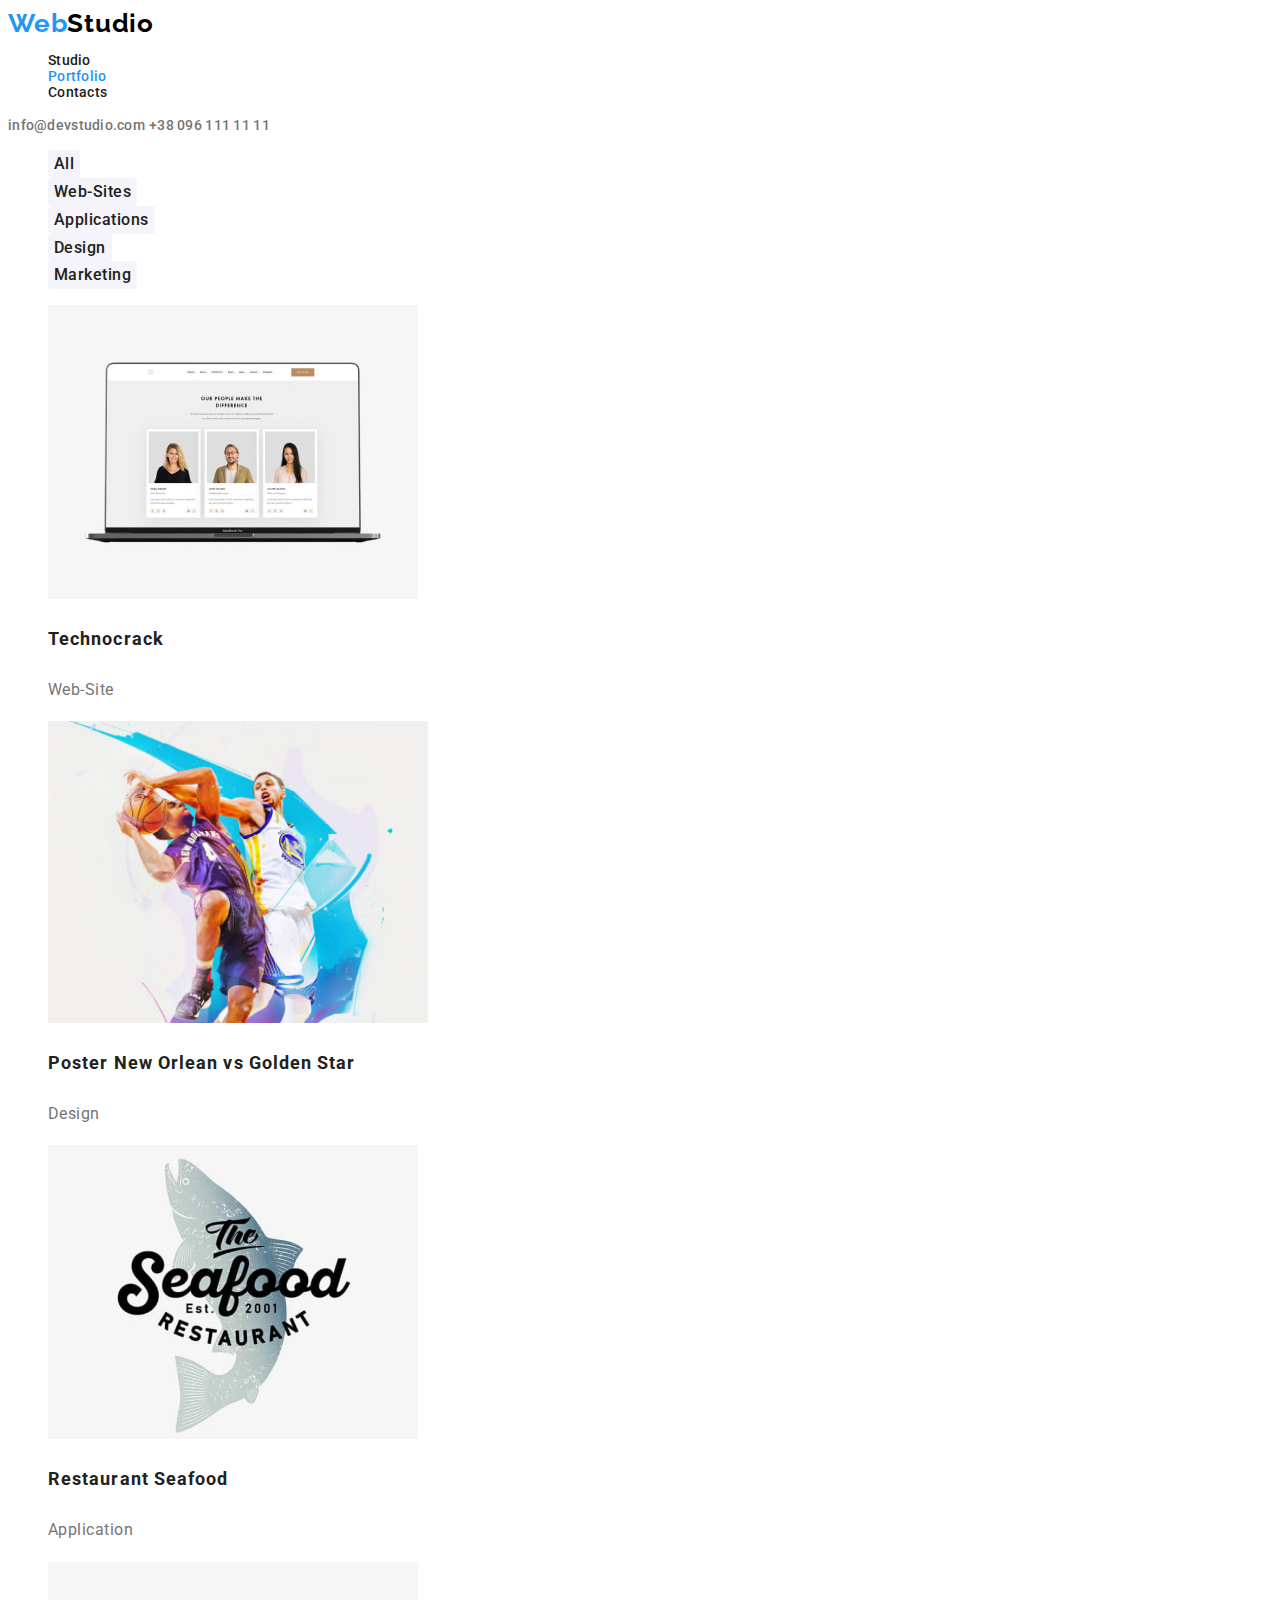
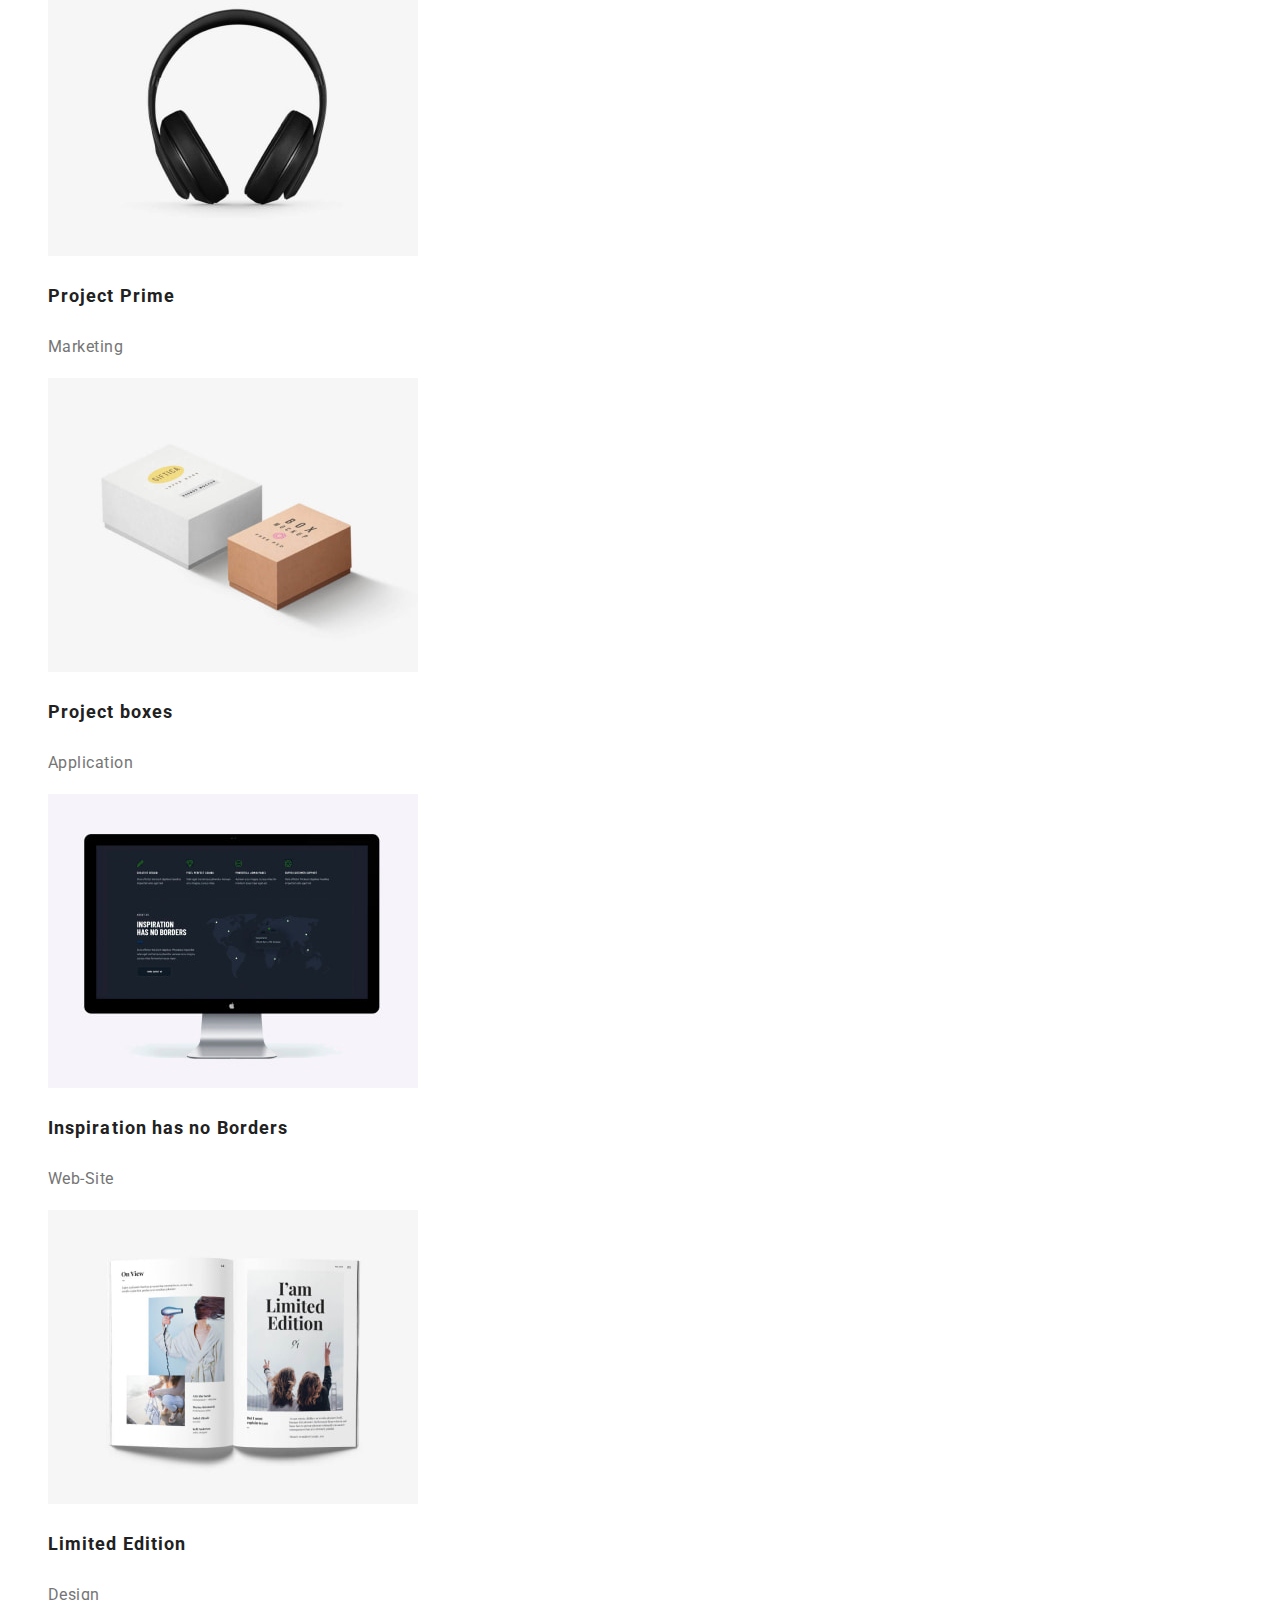
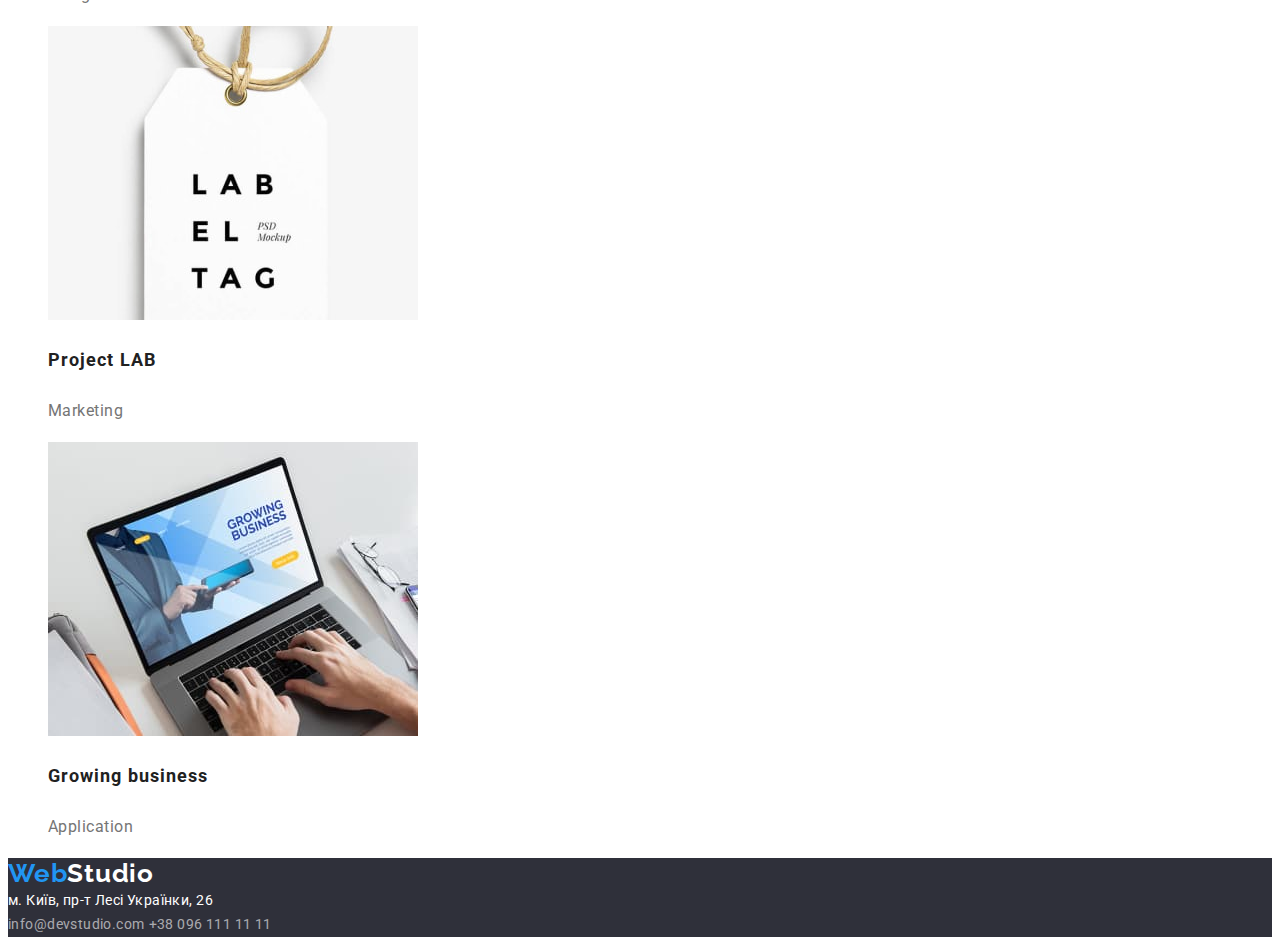
==== portfolio.html @ 84393661 "cloned" ====
<!DOCTYPE html>
<html lang="en">
<head>
    <meta charset="UTF-8">
    <meta http-equiv="X-UA-Compatible" content="IE=edge">
    <meta name="viewport" content="width=device-width, initial-scale=1.0">
    <link rel="preconnect" href="https://fonts.googleapis.com"> 
    <link rel="preconnect" href="https://fonts.gstatic.com" crossorigin> 
    <link href="https://fonts.googleapis.com/css2?family=Raleway:wght@700&family=Roboto:wght@400;500;700;900&display=swap" rel="stylesheet">
    <link rel="stylesheet" href="styles/portfolio.css">
    <title>Portfolio</title>
</head>
<body>
<header>
<nav>
        <a class="logo" href="index.html">
        <span class="logo-web">Web</span><span class="logo-studio">Studio</span>
        </a>
        <ul class="navlist list">
        <li><a class="list-item" href="index.html">Studio</a></li>
        <li><a class="list-item current" href="portfolio.html">Portfolio</a></li>
        <li><a class="list-item" href="">Contacts</a></li>
        </ul>
    </nav>
    <a class="nav-site" href="info@devstudio.com">info@devstudio.com</a>
    <a class="nav-tel" href="tel:+38 096 111 11 11">+38 096 111 11 11</a>
    </header>
<main class="main">
    <section>
        <ul class="fltr-list">
            <li><button type="button" class="fltr-button" ><span class="fltr-txt">All</span> </button></li>
            <li><button type="button" class="fltr-button" ><span class="fltr-txt">Web-Sites</span></button></li>
            <li><button type="button" class="fltr-button" ><span class="fltr-txt">Applications</span> </button></li>
            <li><button type="button"  class="fltr-button"><span class="fltr-txt">Design</span> </button></li>
            <li><button type="button" class="fltr-button" ><span class="fltr-txt">Marketing</span> </button></li>
        </ul>
        <ul class="card-list" >
            <li >
                <a href="" class="card-item  class="card-item "">
                    <img src="images/technocrack.jpg" alt="laptop">
                    <h3 class="card-title " >Technocrack</h3>
                    <p class="card-type">Web-Site</p>
                </a>
            </li>
            <li>
                <a href="" class="card-item ">
                    <img src="images/poster.jpg" alt="two basketbal players" width="380">
                    <h3 class="card-title " >Poster New Orlean vs Golden Star</h3>
                    <p class="card-type">Design</p>
                </a>
            </li>
            <li>
                <a href="" class="card-item ">
                    <img src="images/seafood.jpg" alt="restaurant logo">
                    <h3 class="card-title " >Restaurant Seafood</h3>
                    <p class="card-type">Application</p>
                </a>
            </li>
            <li>
                <a href="" class="card-item ">
                    <img src="images/headphones.jpg" alt="headphones">
                    <h3 class="card-title " >Project Prime</h3>
                    <p class="card-type">Marketing</p>
                </a>
            </li>
            <li>
                <a href="" class="card-item ">
                    <img src="images/box.jpg" alt="boxes">
                    <h3 class="card-title " >Project boxes</h3>
                    <p class="card-type">Application</p>
                </a>
            </li>
            <li>
                <a href="" class="card-item ">
                    <img src="images/inspiration.jpg" alt="Computer screen">
                    <h3 class="card-title " >Inspiration has no Borders</h3>
                    <p class="card-type">Web-Site</p>
                </a>
            </li>
            <li>
                <a href="" class="card-item ">
                    <img src="images/limited edition.jpg" alt="opened book">
                    <h3 class="card-title " >Limited Edition</h3>
                    <p class="card-type">Design</p>
                </a>
            </li>
            <li>
                <a href="" class="card-item ">
                    <img src="images/tag.jpg" alt="cloth tag">
                    <h3 class="card-title " >Project LAB</h3>
                    <p class="card-type">Marketing</p>
                </a>
            </li>
            <li>
                <a href="" class="card-item ">
                    <img src="images/business.jpg" alt="laptop and hands">
                    <h3 class="card-title " >Growing business</h3>
                    <p class="card-type">Application</p>
                </a>
            </li>
        </ul>
    </section>
</main>
 <footer class="footer ">
      <a class="logo" href="index.html">
          <span class="logo-web">Web</span
          ><span class="footer-studio">Studio</span>
        </a>
      <address class="adress">м. Київ, пр-т Лесі Українки, 26</address>
      <a class="nav-site-footer" href="info@devstudio.com">info@devstudio.com</a>
      <a class="nav-tel-footer" href="tel:+38 096 111 11 11">+38 096 111 11 11</a>
      </ul>
    </footer>
</body>
</html>
---- styles/portfolio.css ----
body {
font-family: "Roboto", sans-serif;
color: #000000;
}

:root {
    --hover-color: #2196f3; 
    --focus-color: #2196f3;
    --main-text-color:#212121;
    --add-text-color: #757575;
}
/*-------------header--------------*/

 header {
background-color: #ffffff;
}

.list {
  list-style: none;
}

.logo {
font-family: 'Raleway';
text-decoration: none;
}

.logo-web {


  font-weight: 700;
  font-size: 26px;
  line-height: 1.19;
  letter-spacing: 0.03em;
  color: #2196f3;
}

.logo-studio {
  font-weight: 700;
  font-size: 26px;
  line-height: 1.19;
  letter-spacing: 0.03em;
  color: #000000;
  text-decoration: none;
}

.navlist {

  font-weight: 500;
  font-size: 14px;
  line-height: 1.14;
  letter-spacing: 0.02em;
  color:var(--main-text-color);
  text-decoration: none;
}

.list-item {

  font-weight: 500;
  font-size: 14px;
  line-height: 1.14;
  letter-spacing: 0.02em;
  color: var(--main-text-color);
  text-decoration: none;
}

.list-item:hover {
  color: var(--hover-color);
}

.list-item:focus {
  color:var(--focus-color);
}

.navlist .list-item.current {
    color: var(--focus-color);
}


.nav-site {

  font-weight: 500;
  font-size: 14px;
  line-height: 1.14;
  letter-spacing: 0.02em;
  color:var(--add-text-color);
  text-decoration: none;
}

.nav-tel {

  font-weight: 500;
  font-size: 14px;
  line-height: 1.14;
  letter-spacing: 0.02em;
  color: var(--add-text-color);
  text-decoration: none;
}

.nav-site:hover {
  color:var(--hover-color);
}

.nav-site:focus {
  color: var(--focus-color);
}

.nav-tel:hover {
  color: var(--hover-color);
}
.nav-tel:focus {
  color:var(--focus-color);
}

/*-------------main----------------*/
.main {
    background: #ffffff;
}

/*--------------filter section-------------*/

.fltr-list {
    list-style: none;
}

.fltr-button {
    background: #F5F4FA;
    border-radius: 4px;
    border-style: none;
    cursor: pointer;
}

.fltr-button:hover {
    background: var(--hover-color);
}

.fltr-button:focus{
background: var(--focus-color);
}

.fltr-txt {
font-family: 'Roboto';
font-weight: 500;
font-size: 16px;
line-height: 1.62;
text-align: center;
letter-spacing: 0.03em;
color: #212121;
}

/*--------------------projects cards---------------*/

.card-list {
    list-style: none;
}


.card-item {
    text-decoration: none;
}

.card-title {
font-weight: 700;
font-size: 18px;
line-height: 2;
letter-spacing: 0.06em;
color: #212121;
}

.card-type {
font-weight: 400;
font-size: 16px;
line-height:1.88;
letter-spacing: 0.03em;
color: #757575;
}

/*---------footer---------*/

.footer {
background: #2F303A;
}

.footer-studio {
    font-weight: 700;
font-size: 26px;
line-height: 1.19;
letter-spacing: 0.03em;
color: #FFFFFF;
}

.adress {

font-style: normal;
font-weight: 400;
font-size: 14px;
line-height: 1.71;
letter-spacing: 0.03em;
color: #FFFFFF;
}

.nav-site-footer, .nav-tel-footer {
    
font-weight: 400;
font-size: 14px;
line-height: 1.71;
letter-spacing: 0.03em;
color: rgba(255, 255, 255, 0.6);
text-decoration: none;
}
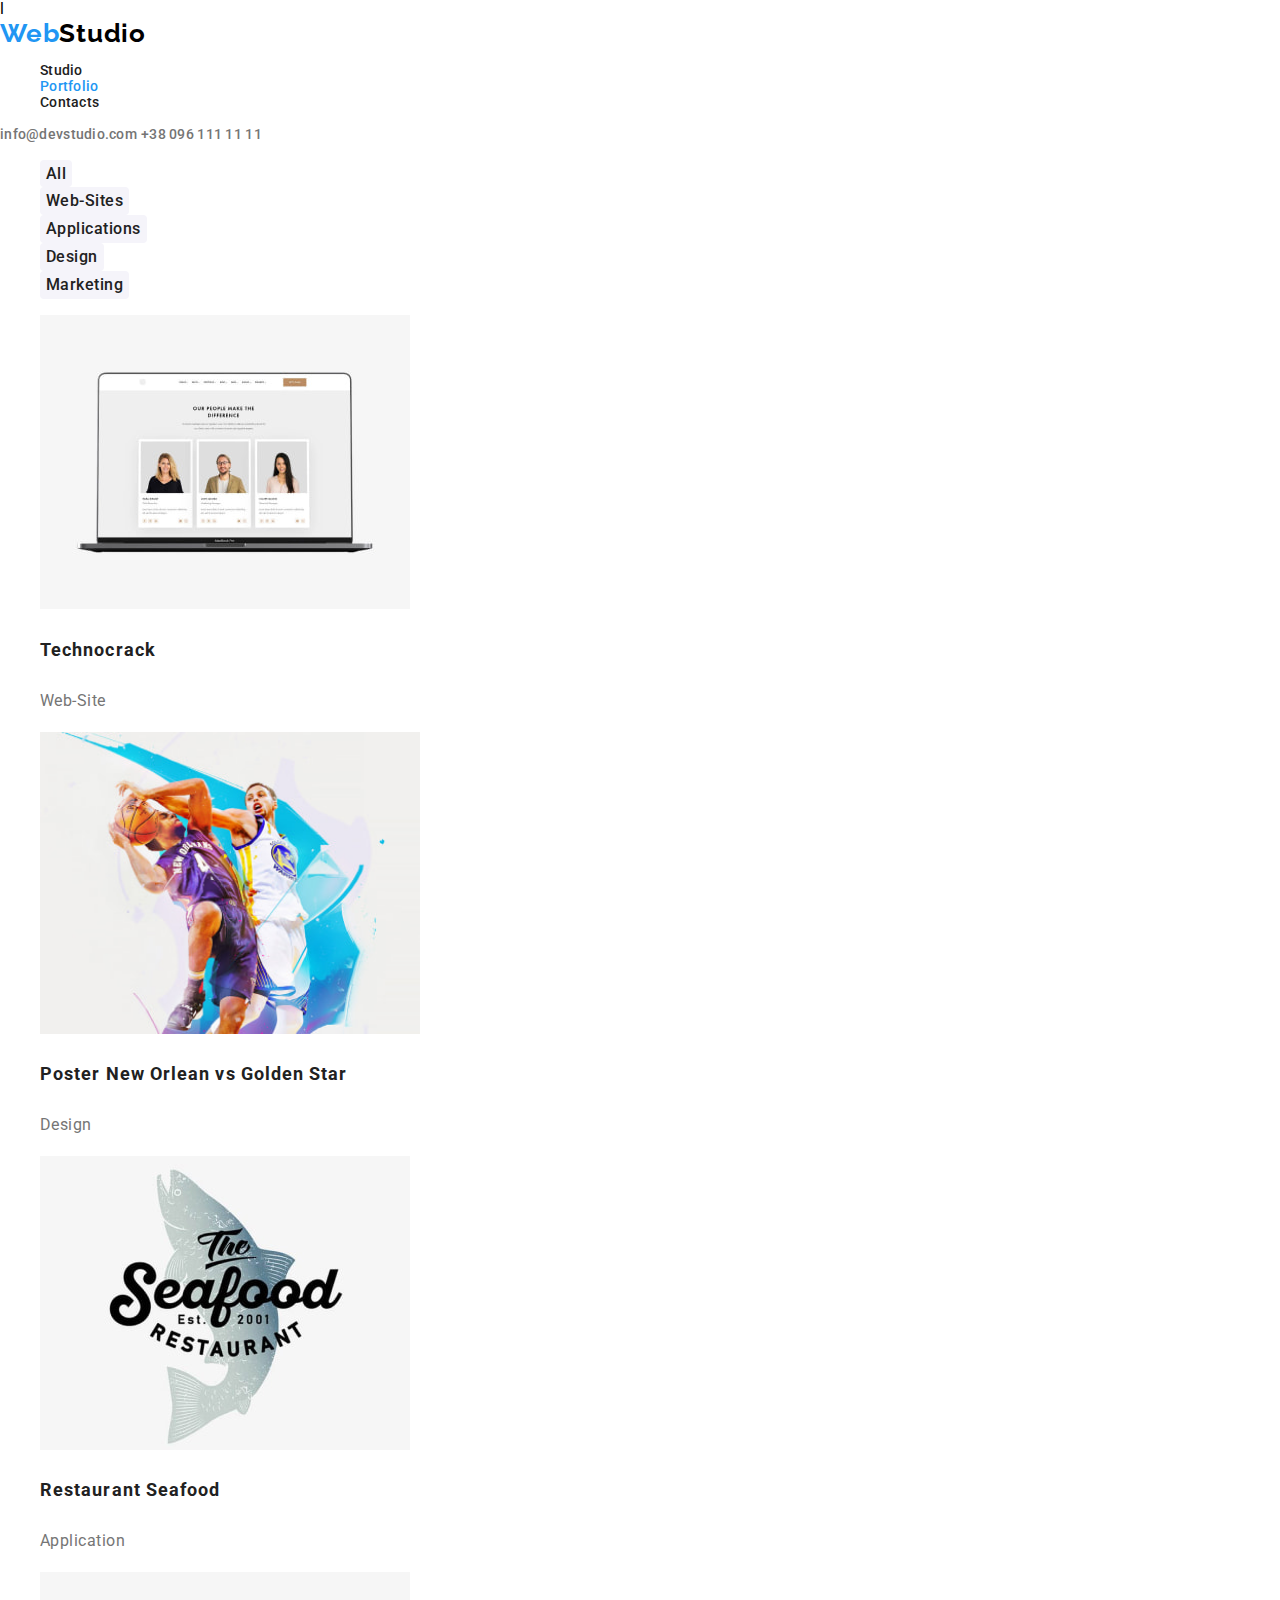
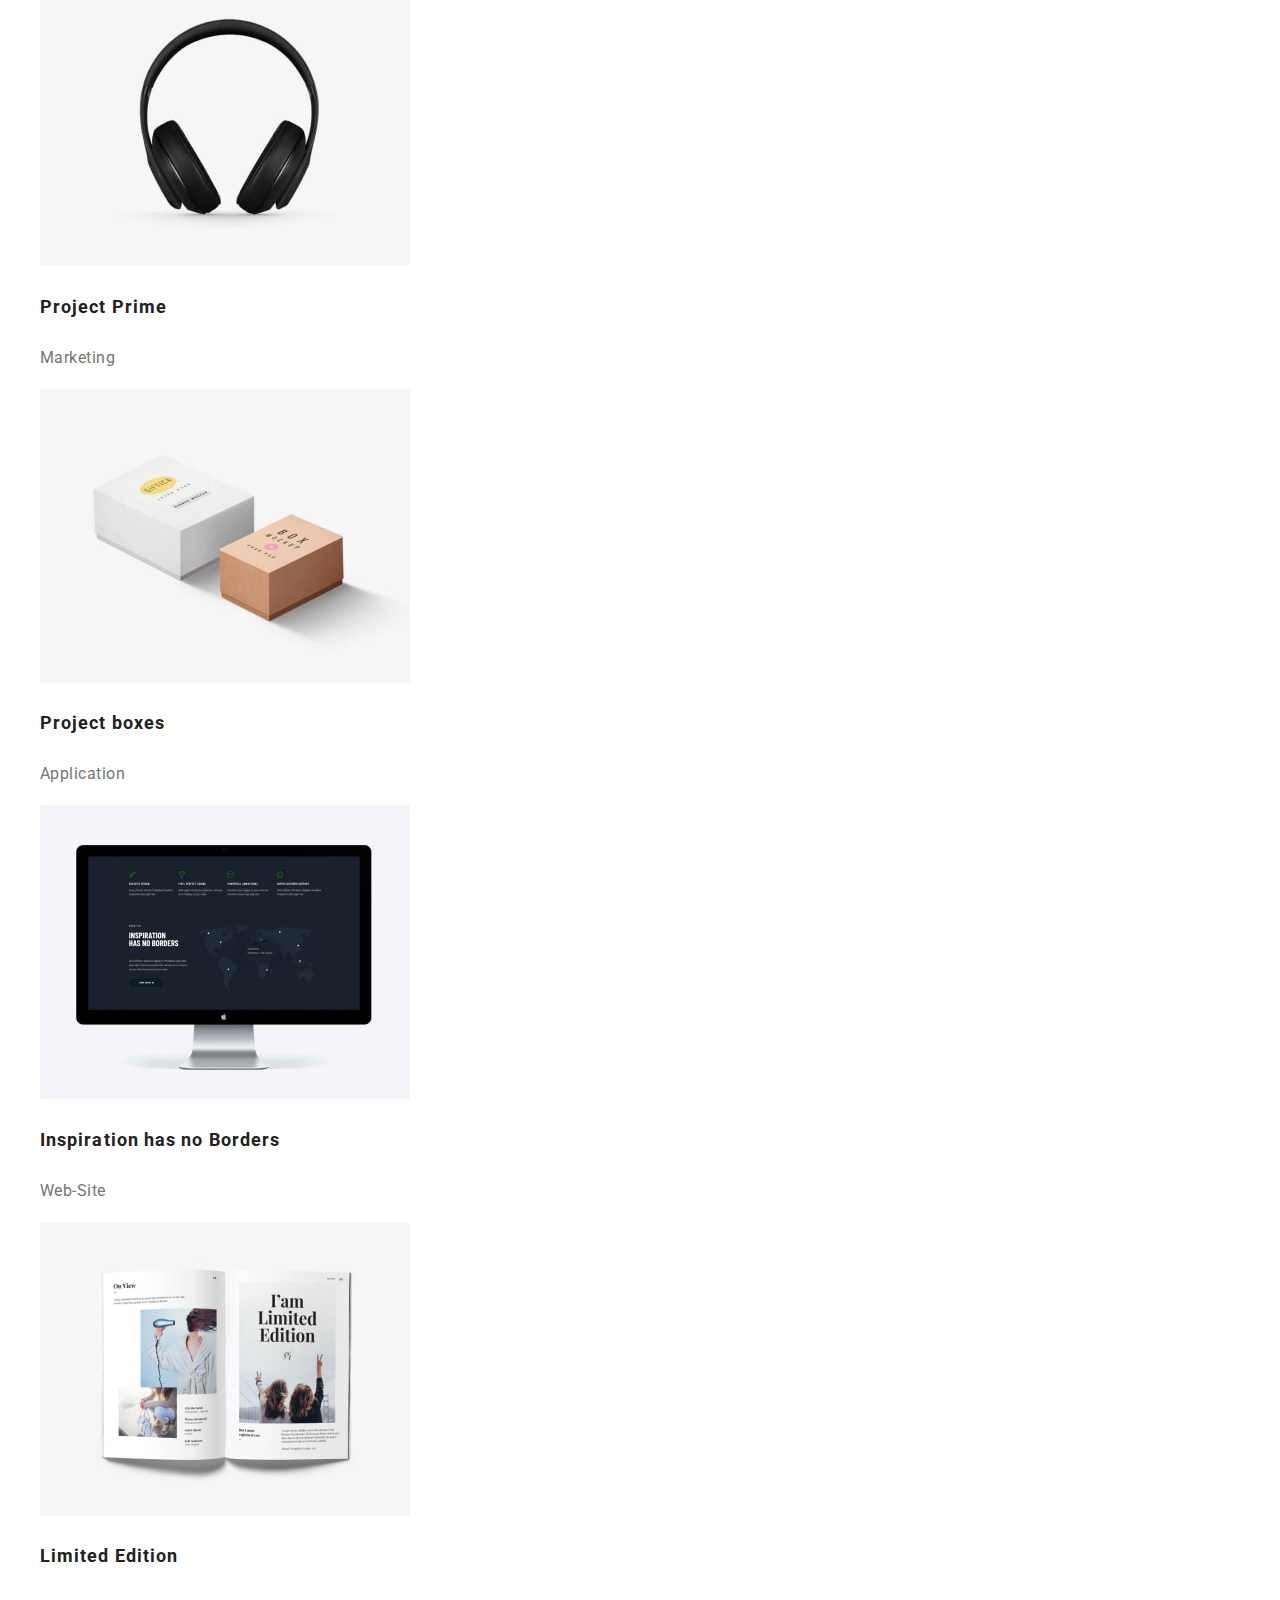
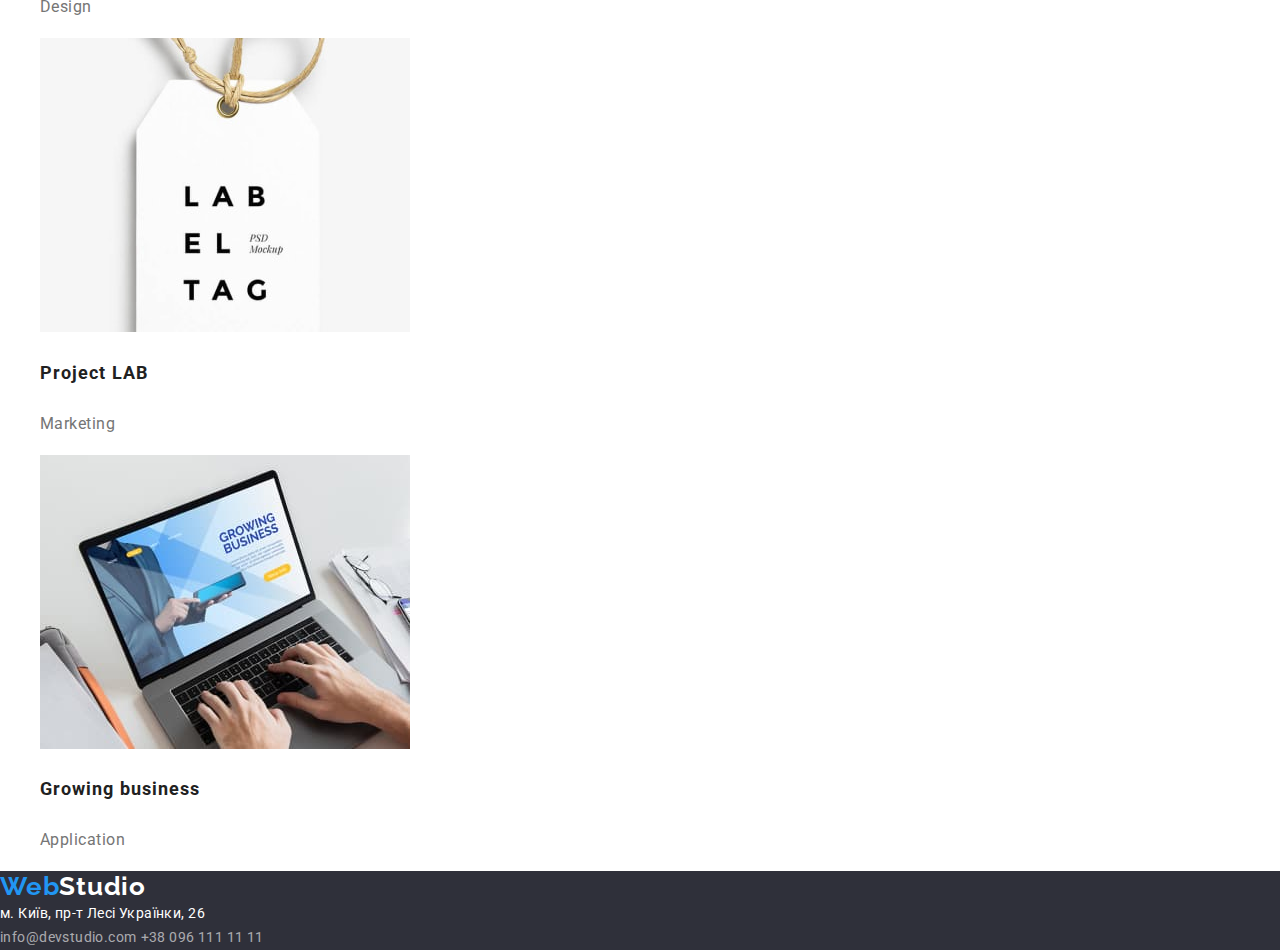
==== commit d26f35cf: "main page partially" ====
--- a/portfolio.html
+++ b/portfolio.html
@@ -6,7 +6,8 @@
     <meta name="viewport" content="width=device-width, initial-scale=1.0">
     <link rel="preconnect" href="https://fonts.googleapis.com"> 
     <link rel="preconnect" href="https://fonts.gstatic.com" crossorigin> 
-    <link href="https://fonts.googleapis.com/css2?family=Raleway:wght@700&family=Roboto:wght@400;500;700;900&display=swap" rel="stylesheet">
+    <link href="https://fonts.googleapis.com/css2?family=Raleway:wght@700&family=Roboto:wght@400;500;700;900&display=swap" rel="stylesheet">l
+    <link rel="stylesheet" href="https://cdnjs.cloudflare.com/ajax/libs/modern-normalize/1.1.0/modern-normalize.min.css"> 
     <link rel="stylesheet" href="styles/portfolio.css">
     <title>Portfolio</title>
 </head>
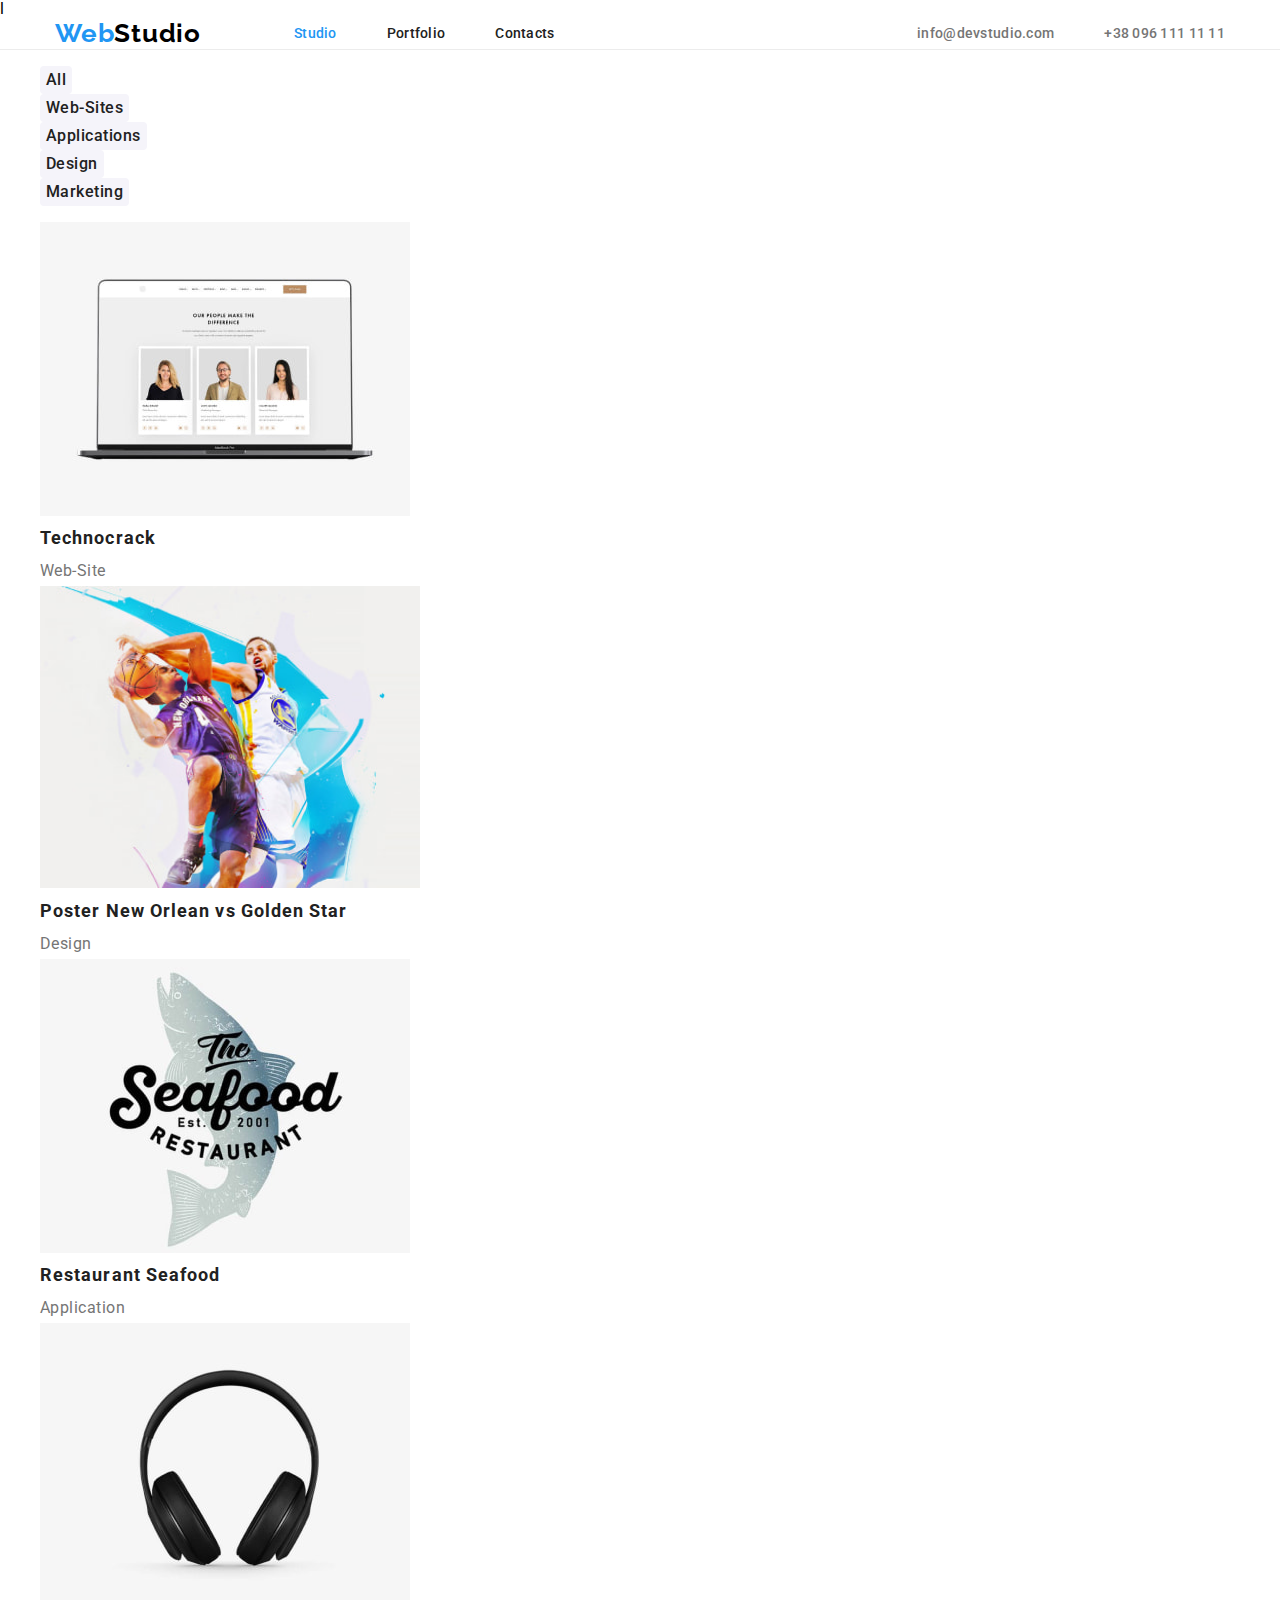
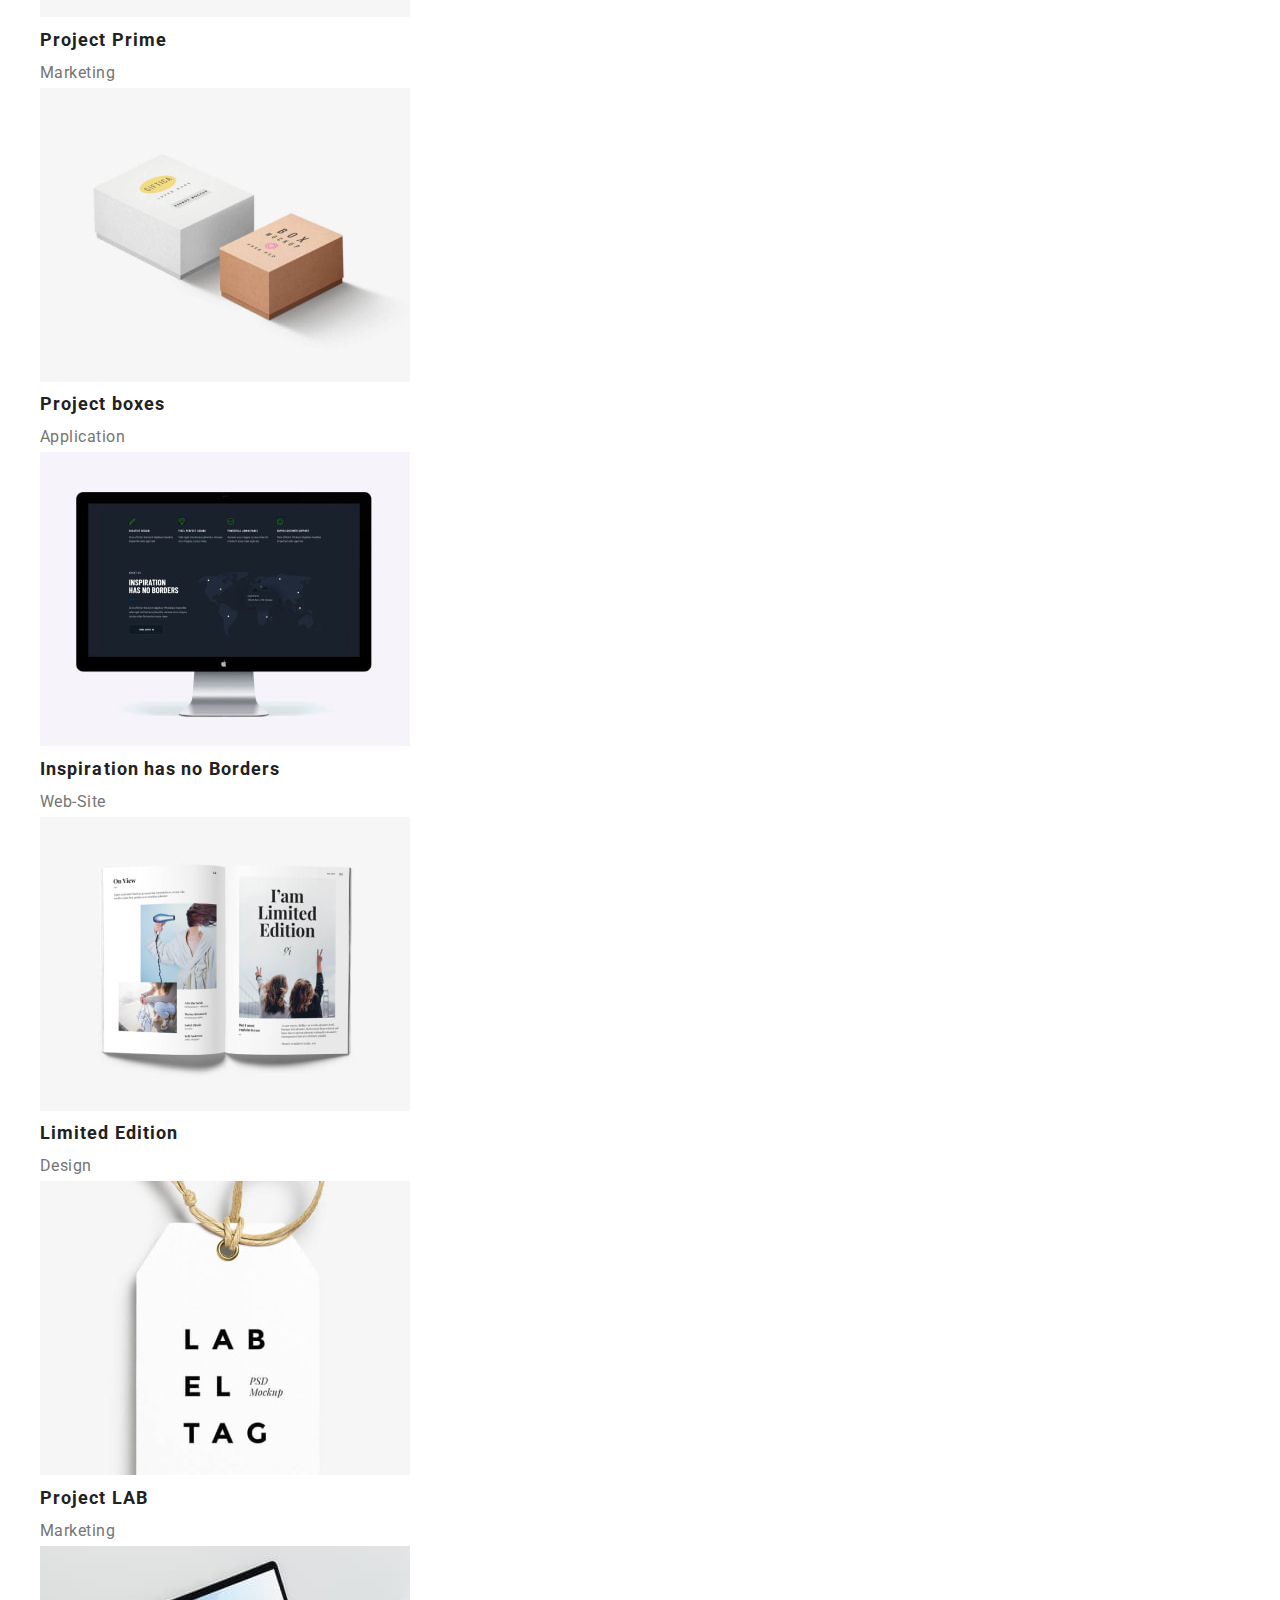
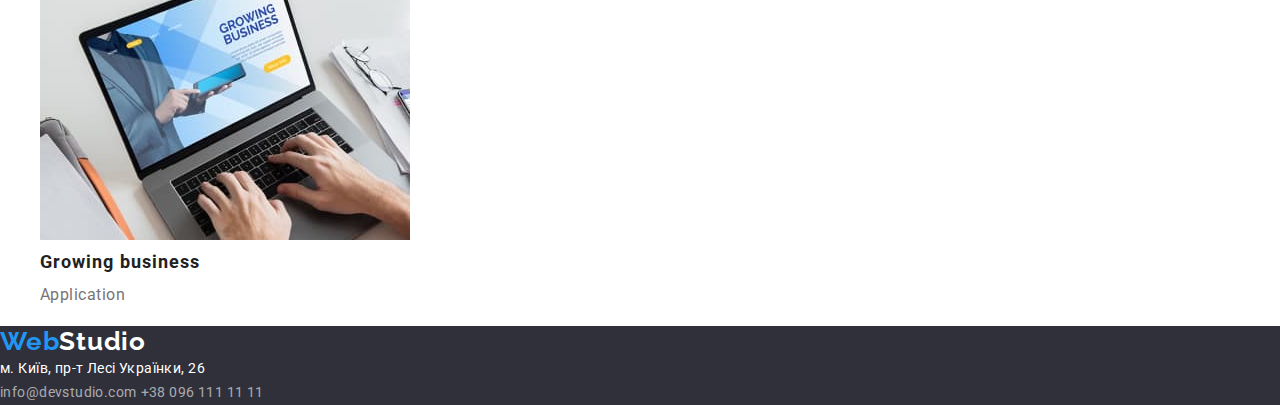
==== commit 2aa625ed: "fix header size" ====
--- a/portfolio.html
+++ b/portfolio.html
@@ -12,19 +12,27 @@
     <title>Portfolio</title>
 </head>
 <body>
-<header>
-<nav>
+  <header class="" >
+     <div class="container flex-container">
+      <div>
+        <nav class=" header-nav">
         <a class="logo" href="index.html">
-        <span class="logo-web">Web</span><span class="logo-studio">Studio</span>
+          <span class="logo-web">Web</span
+          ><span class="logo-studio">Studio</span>
         </a>
         <ul class="navlist list">
-        <li><a class="list-item" href="index.html">Studio</a></li>
-        <li><a class="list-item current" href="portfolio.html">Portfolio</a></li>
-        <li><a class="list-item" href="">Contacts</a></li>
+          <li><a class="list-item current" href="index.html">Studio</a></li>
+          <li><a class="list-item" href="portfolio.html">Portfolio</a></li>
+          <li><a class="list-item" href="">Contacts</a></li>
         </ul>
-    </nav>
-    <a class="nav-site" href="info@devstudio.com">info@devstudio.com</a>
-    <a class="nav-tel" href="tel:+38 096 111 11 11">+38 096 111 11 11</a>
+      </nav>
+      </div>
+      <div class="header-contacts">  
+        <a class="nav-site" href="info@devstudio.com">info@devstudio.com</a>
+        <a class="nav-tel" href="tel:+38 096 111 11 11">+38 096 111 11 11</a>
+      </div>
+     </div>
+      
     </header>
 <main class="main">
     <section>
--- a/styles/portfolio.css
+++ b/styles/portfolio.css
@@ -1,32 +1,69 @@
 body {
-font-family: "Roboto", sans-serif;
-color: #000000;
+  font-family: "Roboto", sans-serif;
 }
 
 :root {
     --hover-color: #2196f3; 
     --focus-color: #2196f3;
-    --main-text-color:#212121;
+    --main-text-color:  #212121;
     --add-text-color: #757575;
+
+}
+
+h1, h2, h3, h4, h5, h6, p {
+  margin-top: 0;
+  margin-bottom: 0;
+}
+
+.section {
+  padding-top: 94px;
+  
+}
+
+.container {
+margin-left: auto;
+margin-right: auto;
+width: 1200px;
+padding-left: 15px;
+padding-right: 15px;
 }
 /*-------------header--------------*/
-
- header {
-background-color: #ffffff;
+header {
+  background-color: #ffffff;
+  border-bottom: 1px solid #ECECEC;
+}
+
+.flex-container {
+display: flex;
+align-items: center;
 }
 
 .list {
   list-style: none;
-}
+  margin-top: 0;
+  margin-bottom: 0;
+  padding-left: 0;
+}
+
+
+.header-nav {
+  display:flex;
+  align-items: center;
+  
+}
+
 
 .logo {
 font-family: 'Raleway';
+
+font-weight: 700;
+font-size: 26px;
+line-height: calc(31 / 26);
 text-decoration: none;
+cursor: pointer;
 }
 
 .logo-web {
-
-
   font-weight: 700;
   font-size: 26px;
   line-height: 1.19;
@@ -49,17 +86,22 @@
   font-size: 14px;
   line-height: 1.14;
   letter-spacing: 0.02em;
+  color: var(--main-text-color);
+  text-decoration: none;
+  margin-bottom: 0;
+  margin-left: 93px;
+  display:flex;
+  gap: 50px;
+
+}
+
+.list-item {
+
+  font-weight: 500;
+  font-size: 14px;
+  line-height: 1.14;
+  letter-spacing: 0.02em;
   color:var(--main-text-color);
-  text-decoration: none;
-}
-
-.list-item {
-
-  font-weight: 500;
-  font-size: 14px;
-  line-height: 1.14;
-  letter-spacing: 0.02em;
-  color: var(--main-text-color);
   text-decoration: none;
 }
 
@@ -76,15 +118,25 @@
 }
 
 
+.header-contacts{
+margin-left: auto;
+display: flex;
+gap: 50px;
+
+}
+
+
 .nav-site {
 
   font-weight: 500;
   font-size: 14px;
   line-height: 1.14;
   letter-spacing: 0.02em;
-  color:var(--add-text-color);
-  text-decoration: none;
-}
+  color: #757575;
+  text-decoration: none;
+}
+
+
 
 .nav-tel {
 
@@ -92,7 +144,7 @@
   font-size: 14px;
   line-height: 1.14;
   letter-spacing: 0.02em;
-  color: var(--add-text-color);
+  color: #757575;
   text-decoration: none;
 }
 
@@ -110,7 +162,6 @@
 .nav-tel:focus {
   color:var(--focus-color);
 }
-
 /*-------------main----------------*/
 .main {
     background: #ffffff;
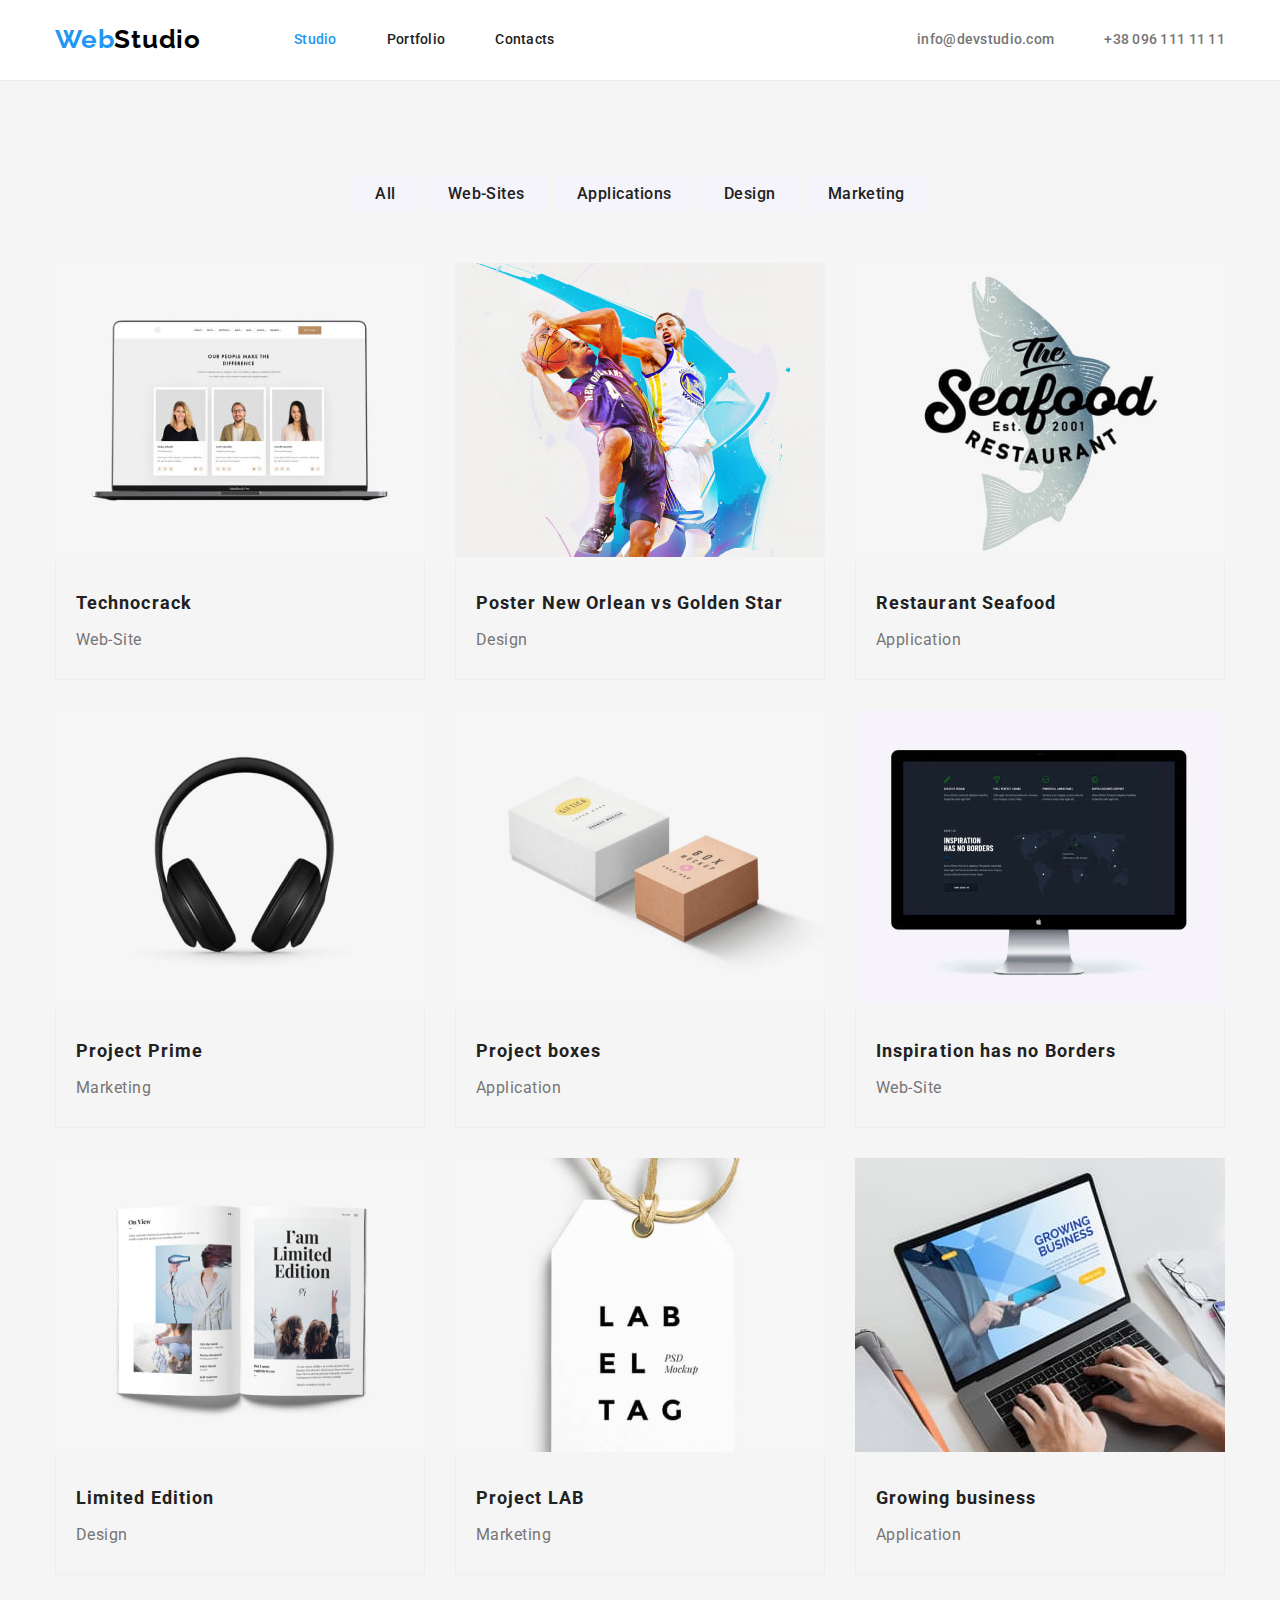
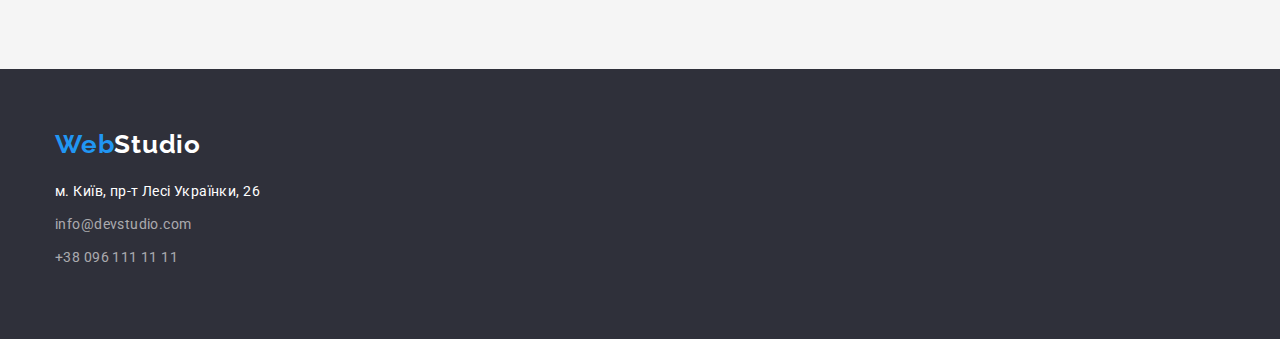
==== commit 696f807c: "portfolio styles added" ====
--- a/portfolio.html
+++ b/portfolio.html
@@ -1,18 +1,20 @@
 <!DOCTYPE html>
 <html lang="en">
-<head>
-    <meta charset="UTF-8">
-    <meta http-equiv="X-UA-Compatible" content="IE=edge">
-    <meta name="viewport" content="width=device-width, initial-scale=1.0">
-    <link rel="preconnect" href="https://fonts.googleapis.com"> 
-    <link rel="preconnect" href="https://fonts.gstatic.com" crossorigin> 
-    <link href="https://fonts.googleapis.com/css2?family=Raleway:wght@700&family=Roboto:wght@400;500;700;900&display=swap" rel="stylesheet">l
-    <link rel="stylesheet" href="https://cdnjs.cloudflare.com/ajax/libs/modern-normalize/1.1.0/modern-normalize.min.css"> 
-    <link rel="stylesheet" href="styles/portfolio.css">
+  <head>
+    <meta charset="UTF-8" />
+    <meta http-equiv="X-UA-Compatible" content="IE=edge" />
+    <meta name="viewport" content="width=device-width, initial-scale=1.0" />
+    <link rel="preconnect" href="https://fonts.googleapis.com" />
+    <link rel="preconnect" href="https://fonts.gstatic.com" crossorigin />
+    <link
+    href="https://fonts.googleapis.com/css2?family=Raleway:wght@700&family=Roboto:wght@400;500;700;900&display=swap"
+    rel="stylesheet"/>
+    <link rel="stylesheet" href="https://cdnjs.cloudflare.com/ajax/libs/modern-normalize/1.1.0/modern-normalize.min.css">
+    <link rel="stylesheet" href="styles/portfolio.css" />
     <title>Portfolio</title>
-</head>
-<body>
-  <header class="" >
+  </head>
+  <body >
+    <header class="" >
      <div class="container flex-container">
       <div>
         <nav class=" header-nav">
@@ -35,83 +37,111 @@
       
     </header>
 <main class="main">
-    <section>
-        <ul class="fltr-list">
+    <section class="portfolio section">
+        <div class="container">
+        <ul class="fltr-list ">
             <li><button type="button" class="fltr-button" ><span class="fltr-txt">All</span> </button></li>
             <li><button type="button" class="fltr-button" ><span class="fltr-txt">Web-Sites</span></button></li>
             <li><button type="button" class="fltr-button" ><span class="fltr-txt">Applications</span> </button></li>
             <li><button type="button"  class="fltr-button"><span class="fltr-txt">Design</span> </button></li>
             <li><button type="button" class="fltr-button" ><span class="fltr-txt">Marketing</span> </button></li>
-        </ul>
-        <ul class="card-list" >
-            <li >
-                <a href="" class="card-item  class="card-item "">
+        </ul> 
+        </div>
+      <div class="container">
+          <ul class="card-list" >
+            <li class="card">
+                <a href="" class="card-item  class="card-item ">
                     <img src="images/technocrack.jpg" alt="laptop">
-                    <h3 class="card-title " >Technocrack</h3>
-                    <p class="card-type">Web-Site</p>
+                    <div class="card-sign">
+                        <h3 class="card-title " >Technocrack</h3>
+                        <p class="card-type">Web-Site</p>
+                    </div>
                 </a>
             </li>
-            <li>
+            <li class="card">
                 <a href="" class="card-item ">
-                    <img src="images/poster.jpg" alt="two basketbal players" width="380">
-                    <h3 class="card-title " >Poster New Orlean vs Golden Star</h3>
+                    <img src="images/poster.jpg" alt="two basketbal players" >
+                    <div class="card-sign">
+                        <h3 class="card-title " >Poster New Orlean vs Golden Star</h3>
                     <p class="card-type">Design</p>
+                    </div>
+                    
                 </a>
             </li>
-            <li>
+            <li class="card">
                 <a href="" class="card-item ">
                     <img src="images/seafood.jpg" alt="restaurant logo">
-                    <h3 class="card-title " >Restaurant Seafood</h3>
-                    <p class="card-type">Application</p>
+                    <div class="card-sign">
+                        <h3 class="card-title " >Restaurant Seafood</h3>
+                        <p class="card-type">Application</p>
+                    </div>
                 </a>
             </li>
-            <li>
+            <li class="card">
                 <a href="" class="card-item ">
                     <img src="images/headphones.jpg" alt="headphones">
-                    <h3 class="card-title " >Project Prime</h3>
-                    <p class="card-type">Marketing</p>
+                    <div class="card-sign">
+                        <h3 class="card-title " >Project Prime</h3>
+                        <p class="card-type">Marketing</p>
+                    </div>
                 </a>
             </li>
-            <li>
+            <li class="card">
                 <a href="" class="card-item ">
                     <img src="images/box.jpg" alt="boxes">
-                    <h3 class="card-title " >Project boxes</h3>
-                    <p class="card-type">Application</p>
+                    <div class="card-sign">
+                        <h3 class="card-title " >Project boxes</h3>
+                        <p class="card-type">Application</p>
+                    </div>
+                    
                 </a>
             </li>
-            <li>
+            <li class="card">
                 <a href="" class="card-item ">
                     <img src="images/inspiration.jpg" alt="Computer screen">
-                    <h3 class="card-title " >Inspiration has no Borders</h3>
-                    <p class="card-type">Web-Site</p>
+                    <div class="card-sign">
+                        <h3 class="card-title " >Inspiration has no Borders</h3>
+                        <p class="card-type">Web-Site</p>
+                    </div>
                 </a>
             </li>
-            <li>
+            <li class="card">
                 <a href="" class="card-item ">
                     <img src="images/limited edition.jpg" alt="opened book">
-                    <h3 class="card-title " >Limited Edition</h3>
-                    <p class="card-type">Design</p>
+                    <div class="card-sign">
+                        <h3 class="card-title " >Limited Edition</h3>
+                        <p class="card-type">Design</p>
+                    </div>
+                    
                 </a>
             </li>
-            <li>
+            <li class="card">
                 <a href="" class="card-item ">
                     <img src="images/tag.jpg" alt="cloth tag">
-                    <h3 class="card-title " >Project LAB</h3>
-                    <p class="card-type">Marketing</p>
+                    <div class="card-sign">
+                        <h3 class="card-title " >Project LAB</h3>
+                        <p class="card-type">Marketing</p>
+                    </div>
+                    
                 </a>
             </li>
-            <li>
+            <li class="card">
                 <a href="" class="card-item ">
                     <img src="images/business.jpg" alt="laptop and hands">
+                    <div class="card-sign">
                     <h3 class="card-title " >Growing business</h3>
                     <p class="card-type">Application</p>
+                    </div>
                 </a>
             </li>
         </ul>
+      </div>
+      
     </section>
 </main>
- <footer class="footer ">
-      <a class="logo" href="index.html">
+  <footer class="footer">
+      <div class="container">
+        <a class="footer-logo" href="index.html">
           <span class="logo-web">Web</span
           ><span class="footer-studio">Studio</span>
         </a>
@@ -119,6 +149,8 @@
       <a class="nav-site-footer" href="info@devstudio.com">info@devstudio.com</a>
       <a class="nav-tel-footer" href="tel:+38 096 111 11 11">+38 096 111 11 11</a>
       </ul>
+      </div>
+      
     </footer>
 </body>
 </html>
--- a/styles/portfolio.css
+++ b/styles/portfolio.css
@@ -1,5 +1,6 @@
 body {
   font-family: "Roboto", sans-serif;
+  margin: 0;
 }
 
 :root {
@@ -15,11 +16,17 @@
   margin-bottom: 0;
 }
 
+ul, ol {
+  margin: 0;
+  padding-left: 0;
+  list-style: none;
+}
+
+
 .section {
   padding-top: 94px;
-  
-}
-
+  padding-bottom: 94px;
+}
 .container {
 margin-left: auto;
 margin-right: auto;
@@ -27,7 +34,9 @@
 padding-left: 15px;
 padding-right: 15px;
 }
-/*-------------header--------------*/
+
+
+/*-----------------------header----------------*/
 header {
   background-color: #ffffff;
   border-bottom: 1px solid #ECECEC;
@@ -49,6 +58,8 @@
 .header-nav {
   display:flex;
   align-items: center;
+  margin-top: 24px;
+  margin-bottom: 25px;
   
 }
 
@@ -164,13 +175,19 @@
 }
 /*-------------main----------------*/
 .main {
-    background: #ffffff;
+    background: #F5F5F5;
 }
 
 /*--------------filter section-------------*/
 
 .fltr-list {
     list-style: none;
+    display: flex;
+    flex-wrap: wrap;
+    justify-content: center;
+    gap: 8px;
+    margin-bottom: 50px;
+
 }
 
 .fltr-button {
@@ -178,14 +195,20 @@
     border-radius: 4px;
     border-style: none;
     cursor: pointer;
+        padding: 6px 22px;
 }
 
 .fltr-button:hover {
     background: var(--hover-color);
+    box-shadow: 0px 3px 1px rgba(0, 0, 0, 0.1), 0px 1px 2px rgba(0, 0, 0, 0.08), 0px 2px 2px rgba(0, 0, 0, 0.12);
+    padding: 6px 25px;
+
 }
 
 .fltr-button:focus{
 background: var(--focus-color);
+box-shadow: 0px 3px 1px rgba(0, 0, 0, 0.1), 0px 1px 2px rgba(0, 0, 0, 0.08), 0px 2px 2px rgba(0, 0, 0, 0.12);
+  padding: 6px 25px;
 }
 
 .fltr-txt {
@@ -202,11 +225,26 @@
 
 .card-list {
     list-style: none;
-}
-
+    display: flex;
+    flex-wrap: wrap;
+    gap: 30px;
+
+}
+
+.card {
+display: block;
+
+}
 
 .card-item {
     text-decoration: none;
+}
+
+.card-sign{
+    border-bottom: 1px solid #EEEEEE;
+        border-left: 1px solid #EEEEEE;
+            border-right: 1px solid #EEEEEE;
+            padding: 24px 20px;
 }
 
 .card-title {
@@ -223,12 +261,28 @@
 line-height:1.88;
 letter-spacing: 0.03em;
 color: #757575;
+margin-top: 4px;
 }
 
 /*---------footer---------*/
 
 .footer {
 background: #2F303A;
+padding-top: 60px;
+padding-bottom: 60px;
+
+}
+
+.footer-logo {
+font-family: 'Raleway';
+font-weight: 700;
+font-size: 26px;
+line-height: calc(31 / 26);
+text-decoration: none;
+cursor: pointer;
+display: block;
+margin-bottom: 20px;
+
 }
 
 .footer-studio {
@@ -240,21 +294,26 @@
 }
 
 .adress {
-
 font-style: normal;
 font-weight: 400;
 font-size: 14px;
 line-height: 1.71;
 letter-spacing: 0.03em;
 color: #FFFFFF;
+display: block;
+margin-bottom: 9px;
+
 }
 
 .nav-site-footer, .nav-tel-footer {
-    
 font-weight: 400;
 font-size: 14px;
 line-height: 1.71;
 letter-spacing: 0.03em;
 color: rgba(255, 255, 255, 0.6);
 text-decoration: none;
-}
+display: block;
+margin-bottom: 9px;
+
+}
+
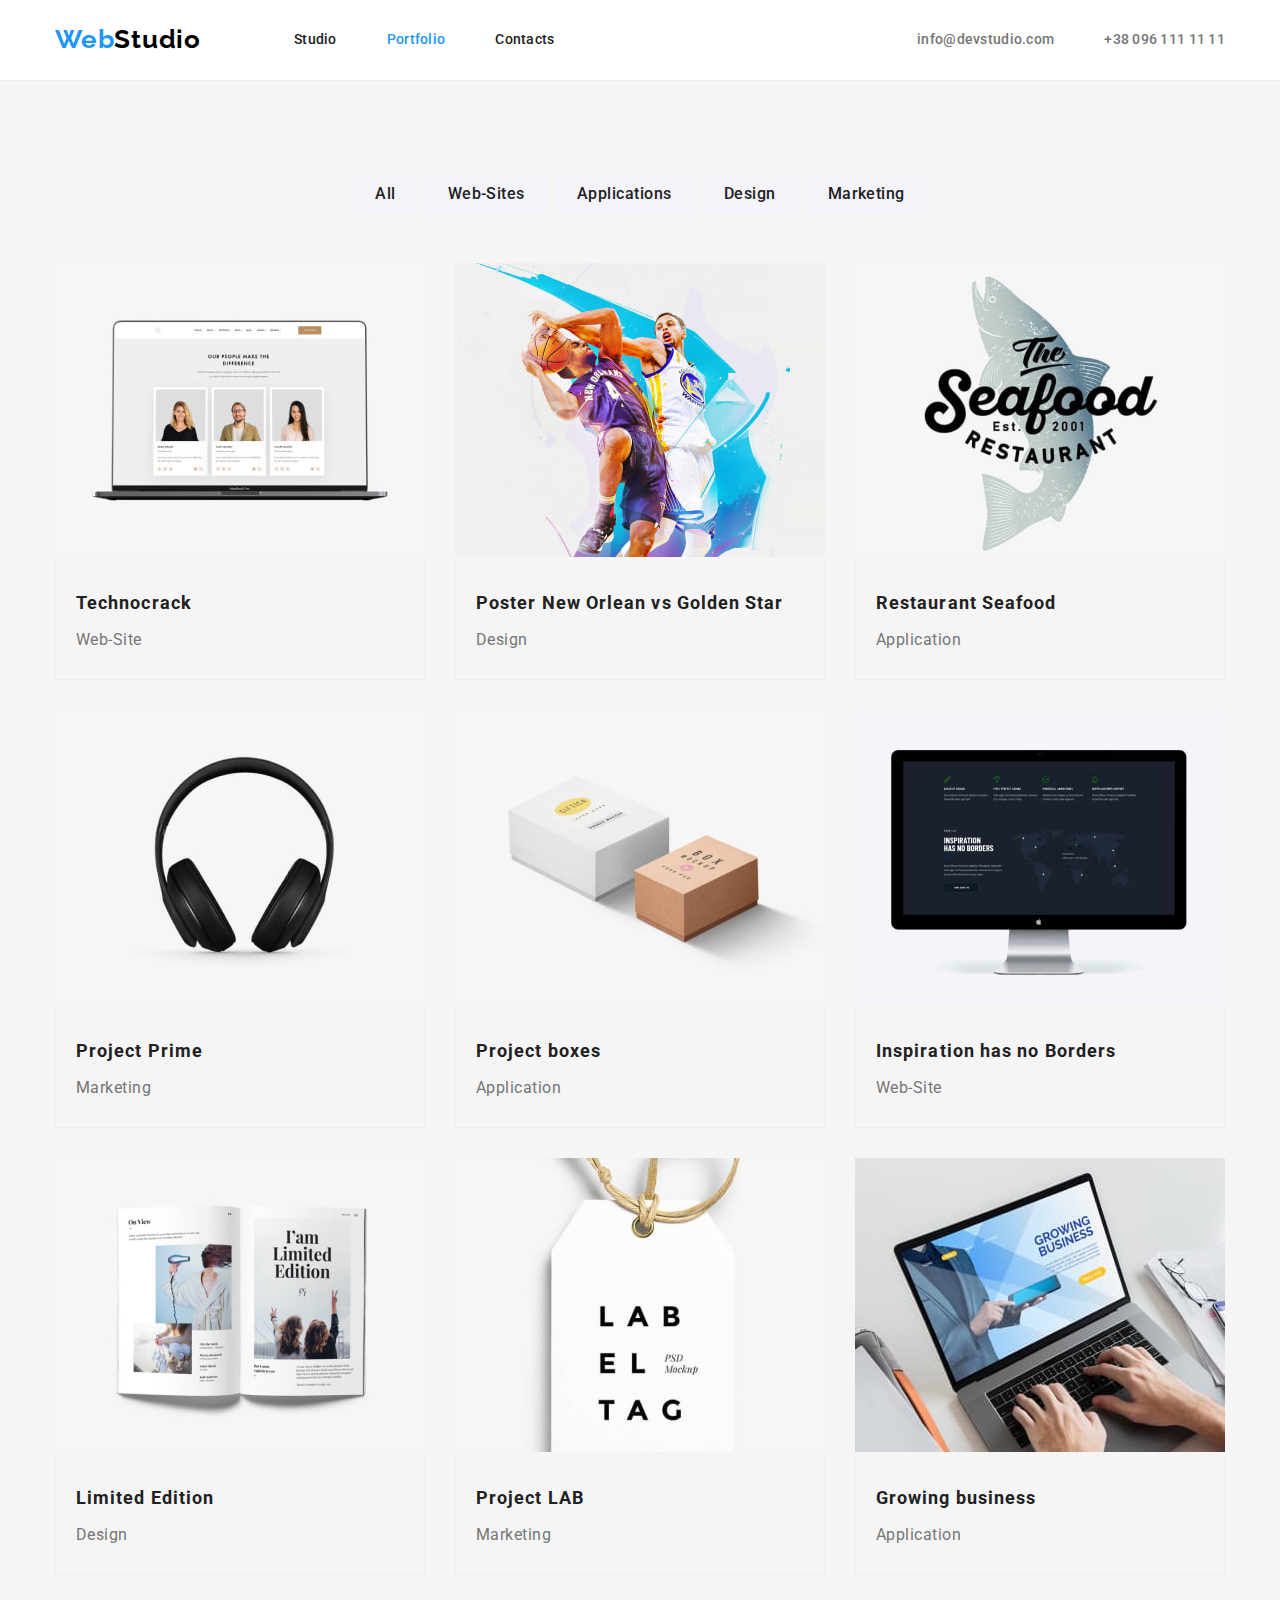
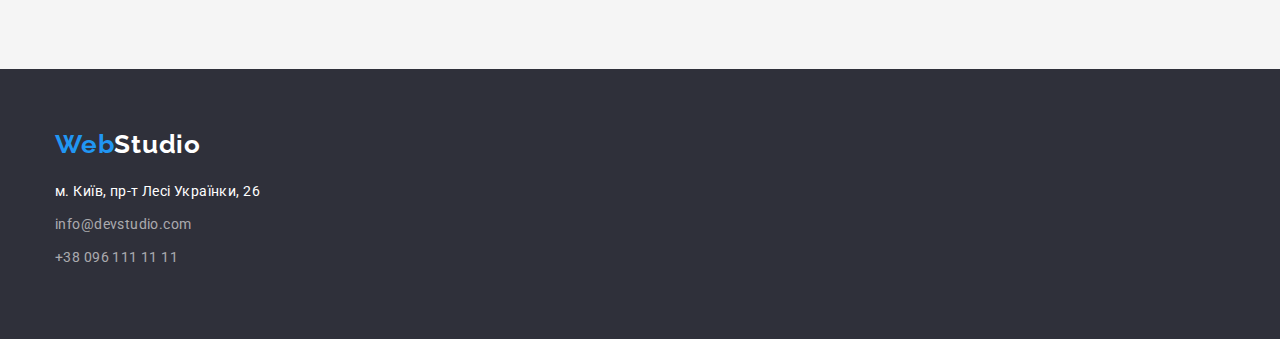
==== commit 8d41c440: "Update portfolio.html" ====
--- a/portfolio.html
+++ b/portfolio.html
@@ -23,8 +23,8 @@
           ><span class="logo-studio">Studio</span>
         </a>
         <ul class="navlist list">
-          <li><a class="list-item current" href="index.html">Studio</a></li>
-          <li><a class="list-item" href="portfolio.html">Portfolio</a></li>
+          <li><a class="list-item " href="index.html">Studio</a></li>
+          <li><a class="list-item current" href="portfolio.html">Portfolio</a></li>
           <li><a class="list-item" href="">Contacts</a></li>
         </ul>
       </nav>
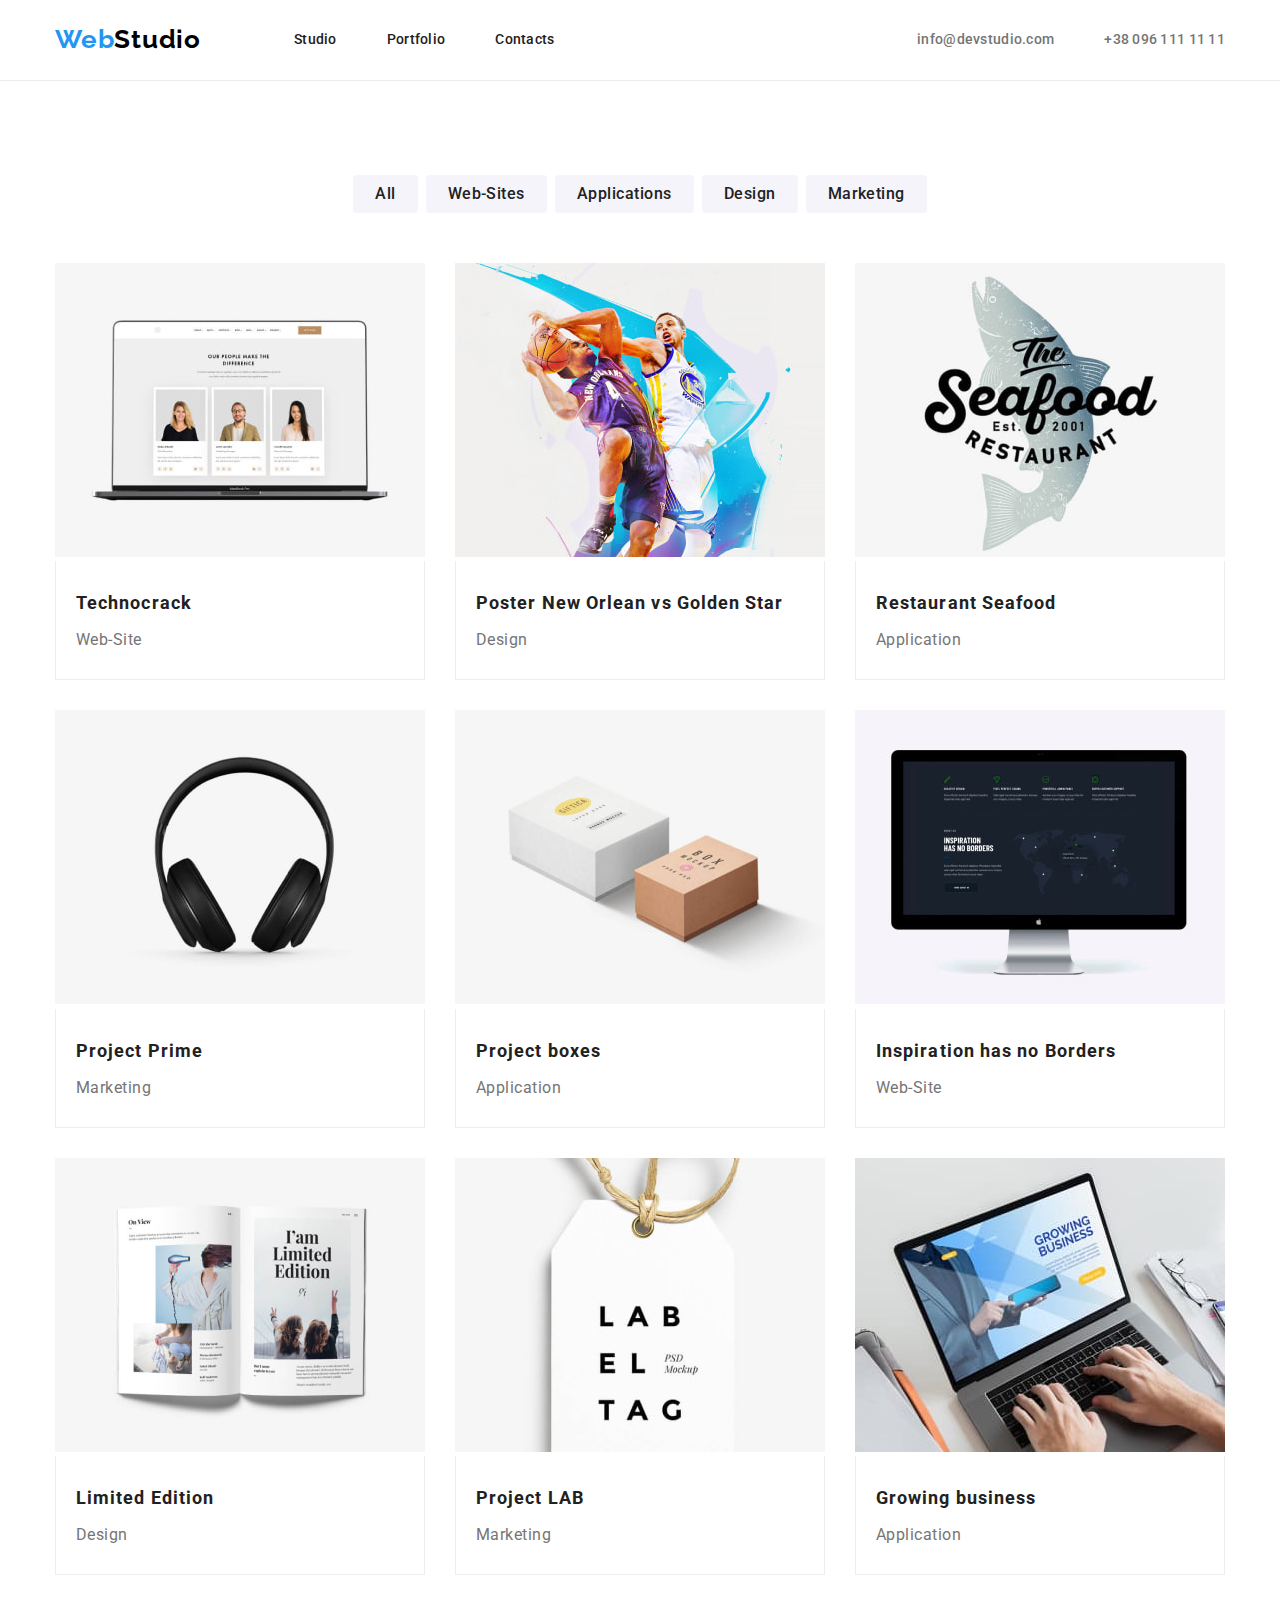
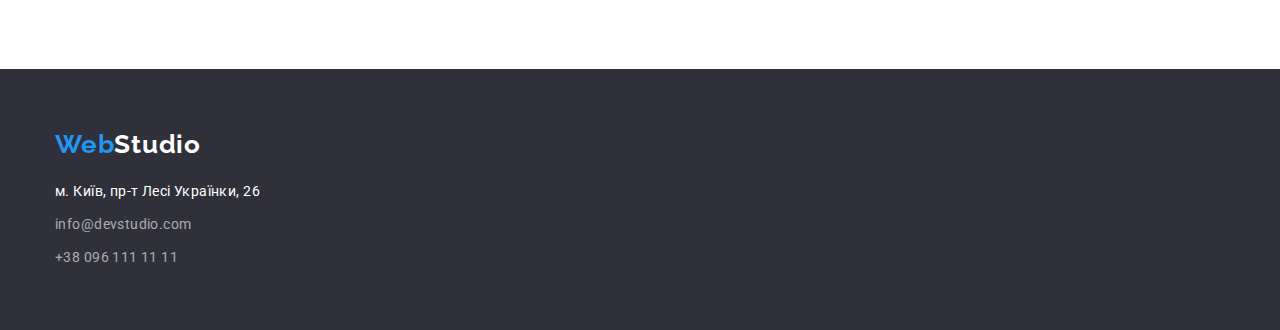
==== commit e273f566: "fixed in accordance with Andrew notes" ====
--- a/portfolio.html
+++ b/portfolio.html
@@ -24,7 +24,7 @@
         </a>
         <ul class="navlist list">
           <li><a class="list-item " href="index.html">Studio</a></li>
-          <li><a class="list-item current" href="portfolio.html">Portfolio</a></li>
+          <li><a class="list-item" href="portfolio.html">Portfolio</a></li>
           <li><a class="list-item" href="">Contacts</a></li>
         </ul>
       </nav>
@@ -50,7 +50,7 @@
       <div class="container">
           <ul class="card-list" >
             <li class="card">
-                <a href="" class="card-item  class="card-item ">
+                <a href="" class="card-item">
                     <img src="images/technocrack.jpg" alt="laptop">
                     <div class="card-sign">
                         <h3 class="card-title " >Technocrack</h3>
--- a/styles/portfolio.css
+++ b/styles/portfolio.css
@@ -175,7 +175,7 @@
 }
 /*-------------main----------------*/
 .main {
-    background: #F5F5F5;
+;
 }
 
 /*--------------filter section-------------*/
@@ -232,12 +232,13 @@
 }
 
 .card {
-display: block;
+
 
 }
 
 .card-item {
     text-decoration: none;
+    display: block;
 }
 
 .card-sign{
@@ -305,7 +306,7 @@
 
 }
 
-.nav-site-footer, .nav-tel-footer {
+.nav-site-footer  {
 font-weight: 400;
 font-size: 14px;
 line-height: 1.71;
@@ -317,3 +318,12 @@
 
 }
 
+.nav-tel-footer {
+  font-weight: 400;
+font-size: 14px;
+line-height: 1.71;
+letter-spacing: 0.03em;
+color: rgba(255, 255, 255, 0.6);
+text-decoration: none;
+display: block;
+}
